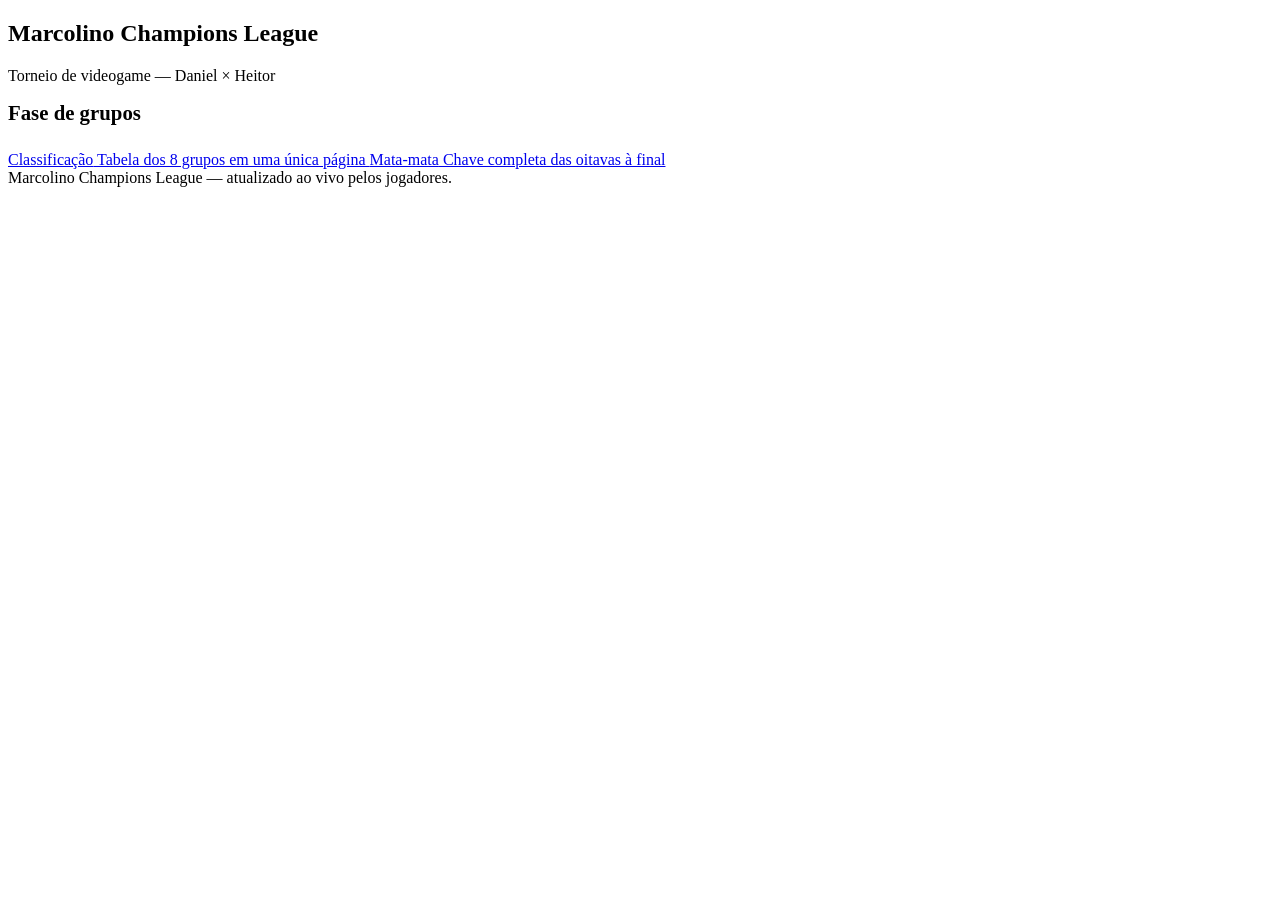
==== index.html @ fb04242c "Add files via upload" ====
<!DOCTYPE html>
<html lang="pt-BR">
<head>
<meta charset="UTF-8">
<meta name="viewport" content="width=device-width, initial-scale=1.0">
<title>Marcolino Champions League</title>
<meta name="description" content="Tabela e resultados da Marcolino Champions League — torneio de videogame entre Daniel e Heitor.">
<link rel="preconnect" href="https://fonts.googleapis.com">
<link href="https://fonts.googleapis.com/css2?family=Oswald:wght@500;600;700&family=Inter:wght@400;500;600;700&display=swap" rel="stylesheet">
<link rel="stylesheet" href="css/style.css">
</head>
<body>
<div id="nav-slot"></div>

<div class="wrap">
  <section class="hero">
    <h1>Marcolino Champions League</h1>
    <p>Torneio de videogame — Daniel &times; Heitor</p>
  </section>

  <div id="roster-slot"></div>

  <h2 class="page-title" style="margin-top:0;font-size:1.3rem;">Fase de grupos</h2>
  <div class="groups-grid" id="groups-slot"></div>

  <div class="section-links" style="margin-top:26px;">
    <a class="section-link" href="classificacao.html">
      <span class="label">Classificação</span>
      Tabela dos 8 grupos em uma única página
    </a>
    <a class="section-link" href="mata-mata.html">
      <span class="label">Mata-mata</span>
      Chave completa das oitavas à final
    </a>
  </div>
</div>

<footer class="site-footer">Marcolino Champions League — atualizado ao vivo pelos jogadores.</footer>

<script src="js/data.js"></script>
<script src="js/fixtures.js"></script>
<script src="js/logic.js"></script>
<script src="js/config.js"></script>
<script src="js/api.js"></script>
<script src="js/ui.js"></script>
<script src="js/render-index.js"></script>
</body>
</html>
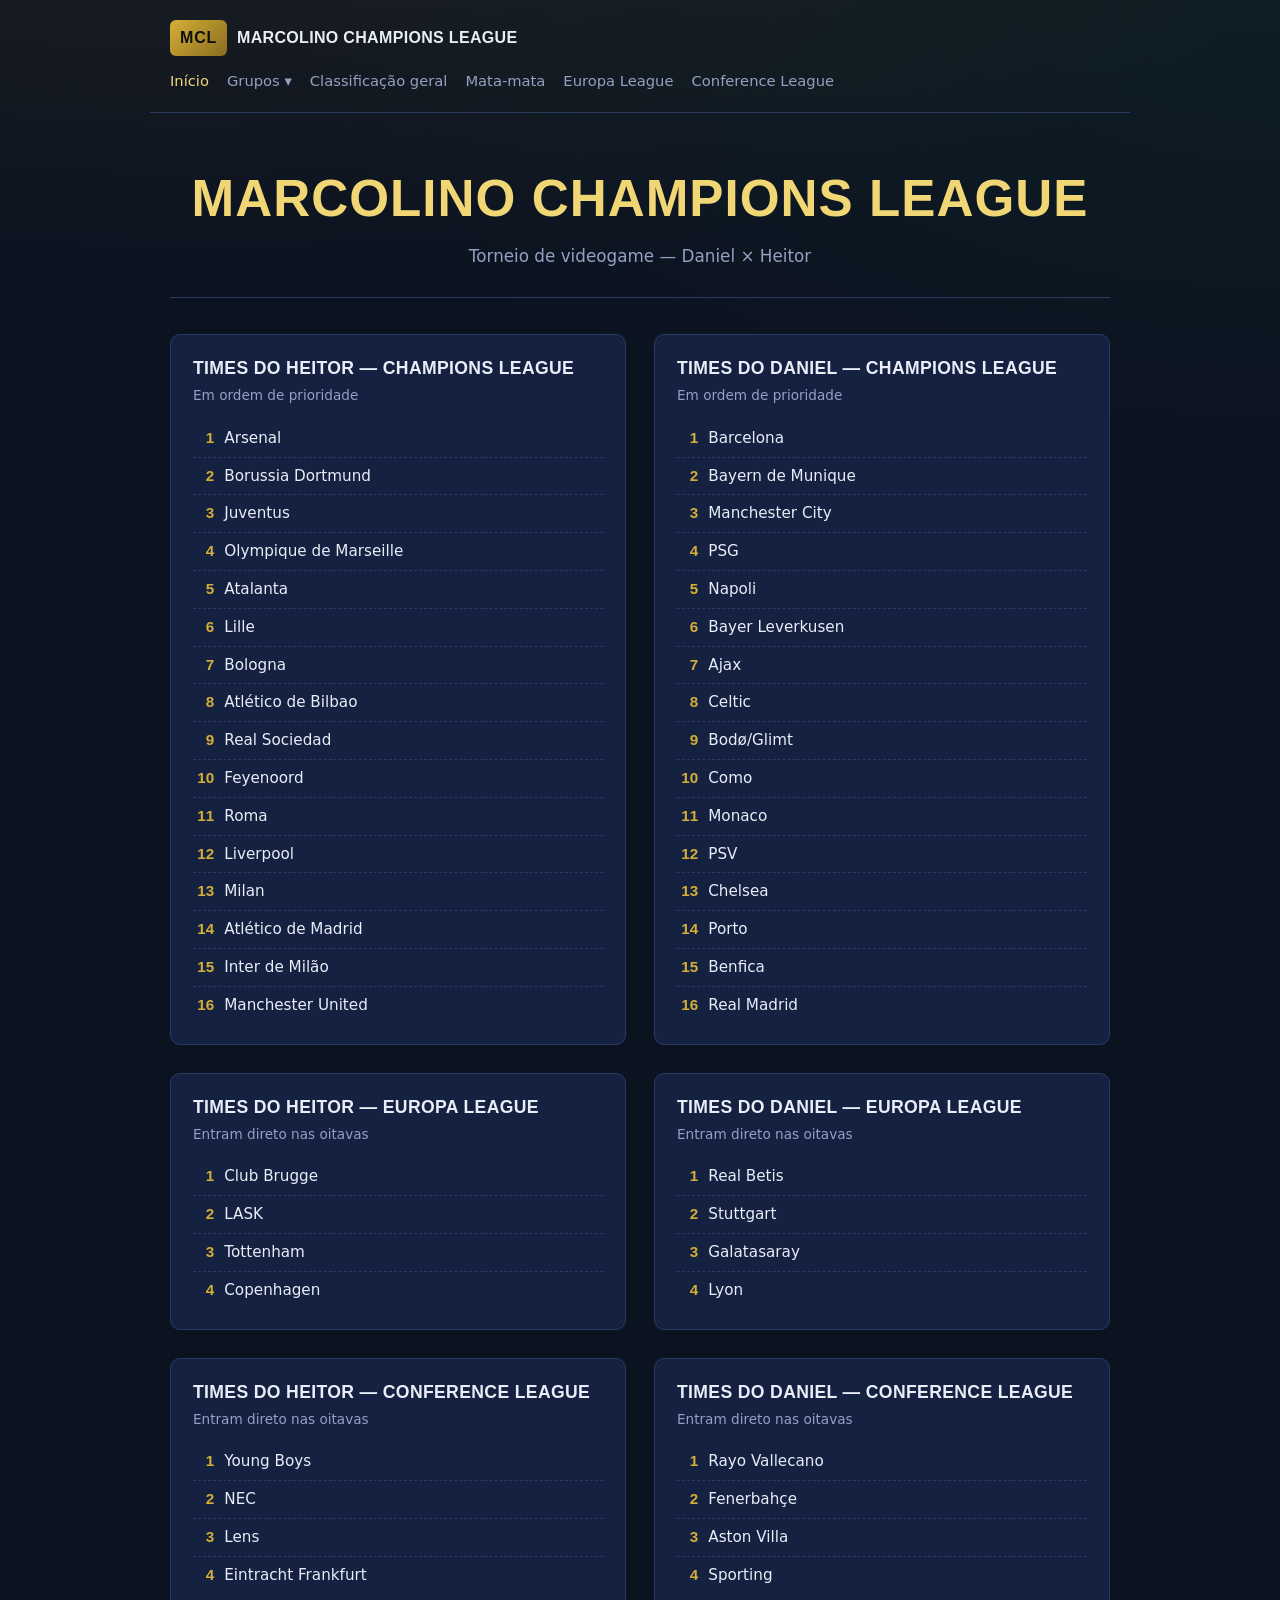
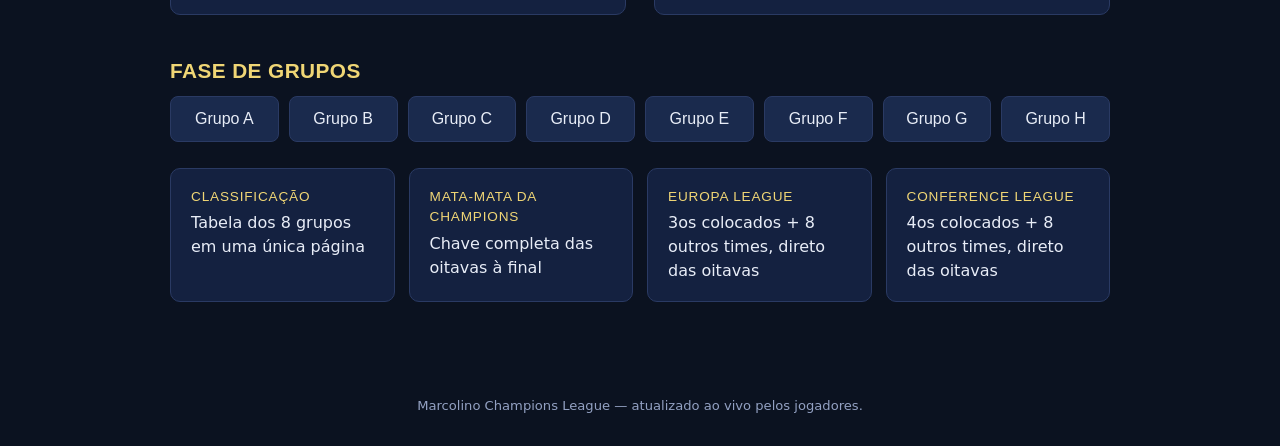
==== commit 55662b64: "Adiciona Europa League, Conference League e ajustes de desempate" ====
--- a/index.html
+++ b/index.html
@@ -29,8 +29,16 @@
       Tabela dos 8 grupos em uma única página
     </a>
     <a class="section-link" href="mata-mata.html">
-      <span class="label">Mata-mata</span>
+      <span class="label">Mata-mata da Champions</span>
       Chave completa das oitavas à final
+    </a>
+    <a class="section-link" href="europa.html">
+      <span class="label">Europa League</span>
+      3os colocados + 8 outros times, direto das oitavas
+    </a>
+    <a class="section-link" href="conference.html">
+      <span class="label">Conference League</span>
+      4os colocados + 8 outros times, direto das oitavas
     </a>
   </div>
 </div>
--- a/css/style.css
+++ b/css/style.css
@@ -0,0 +1,259 @@
+:root {
+  --bg: #0b1220;
+  --bg-alt: #101a30;
+  --surface: #142140;
+  --surface-2: #1a2a4d;
+  --line: #2a3a63;
+  --text: #e8edf7;
+  --muted: #93a1c2;
+  --gold: #d4af37;
+  --gold-soft: #f0d675;
+  --pitch: #34a853;
+  --pitch-soft: rgba(52, 168, 83, 0.16);
+  --danger: #e2685c;
+  --radius: 10px;
+}
+
+* { box-sizing: border-box; }
+
+html { scroll-behavior: smooth; }
+
+body {
+  margin: 0;
+  background:
+    radial-gradient(1200px 500px at 15% -10%, rgba(212, 175, 55, 0.10), transparent),
+    radial-gradient(1000px 500px at 100% 0%, rgba(52, 168, 83, 0.08), transparent),
+    var(--bg);
+  color: var(--text);
+  font-family: 'Inter', system-ui, -apple-system, sans-serif;
+  line-height: 1.5;
+  min-height: 100vh;
+}
+
+h1, h2, h3, .brand-name, .btn-save {
+  font-family: 'Oswald', 'Inter', sans-serif;
+  text-transform: uppercase;
+  letter-spacing: 0.02em;
+}
+
+a { color: var(--gold-soft); text-decoration: none; }
+a:hover { text-decoration: underline; }
+
+.wrap { max-width: 980px; margin: 0 auto; padding: 0 20px 64px; }
+
+/* ---------- header / nav ---------- */
+
+.site-header {
+  display: flex;
+  align-items: center;
+  justify-content: space-between;
+  flex-wrap: wrap;
+  gap: 14px;
+  padding: 20px;
+  max-width: 980px;
+  margin: 0 auto;
+  border-bottom: 1px solid var(--line);
+}
+
+.brand { display: flex; align-items: center; gap: 10px; }
+.brand-mark {
+  font-family: 'Oswald', sans-serif;
+  font-weight: 700;
+  background: linear-gradient(135deg, var(--gold), #8a6d1f);
+  color: #12100a;
+  padding: 6px 10px;
+  border-radius: 6px;
+  letter-spacing: 0.05em;
+}
+.brand-name { font-size: 1rem; font-weight: 600; color: var(--text); }
+.brand:hover { text-decoration: none; }
+
+.site-nav { display: flex; align-items: center; gap: 18px; flex-wrap: wrap; font-size: 0.92rem; }
+.site-nav a { color: var(--muted); font-weight: 500; }
+.site-nav a.is-active, .site-nav a:hover { color: var(--gold-soft); }
+
+.nav-groups { position: relative; }
+.nav-groups-label { color: var(--muted); cursor: default; font-weight: 500; }
+.nav-groups-menu {
+  position: absolute; top: 100%; left: 0;
+  display: none; grid-template-columns: repeat(4, auto); gap: 4px 14px;
+  background: var(--surface); border: 1px solid var(--line); border-radius: var(--radius);
+  padding: 12px 16px; z-index: 20; white-space: nowrap;
+}
+.nav-groups:hover .nav-groups-menu { display: grid; }
+.nav-groups-menu a { color: var(--text); font-size: 0.9rem; }
+
+/* ---------- hero / index ---------- */
+
+.hero {
+  padding: 48px 0 28px;
+  text-align: center;
+  border-bottom: 1px solid var(--line);
+  margin-bottom: 36px;
+}
+.hero h1 {
+  font-size: clamp(2rem, 5vw, 3.2rem);
+  margin: 0 0 6px;
+  color: var(--gold-soft);
+}
+.hero p { color: var(--muted); margin: 0; font-size: 1.05rem; }
+
+.roster-grid {
+  display: grid;
+  grid-template-columns: 1fr 1fr;
+  gap: 28px;
+  margin-bottom: 40px;
+}
+@media (max-width: 640px) { .roster-grid { grid-template-columns: 1fr; } }
+
+.roster-card {
+  background: var(--surface);
+  border: 1px solid var(--line);
+  border-radius: var(--radius);
+  padding: 20px 22px;
+}
+.roster-card h2 {
+  margin: 0 0 4px;
+  font-size: 1.1rem;
+  color: var(--text);
+}
+.roster-card .roster-sub { color: var(--muted); font-size: 0.85rem; margin: 0 0 14px; }
+.roster-list { list-style: none; margin: 0; padding: 0; counter-reset: roster; }
+.roster-list li {
+  counter-increment: roster;
+  display: flex; align-items: baseline; gap: 10px;
+  padding: 7px 0; border-bottom: 1px dashed var(--line);
+  font-size: 0.95rem;
+}
+.roster-list li:last-child { border-bottom: none; }
+.roster-list li::before {
+  content: counter(roster);
+  color: var(--gold);
+  font-family: 'Oswald', sans-serif;
+  font-weight: 600;
+  min-width: 1.4em;
+  text-align: right;
+}
+
+.section-links { display: grid; grid-template-columns: repeat(auto-fit, minmax(200px, 1fr)); gap: 14px; }
+.section-link {
+  display: block;
+  background: var(--surface);
+  border: 1px solid var(--line);
+  border-radius: var(--radius);
+  padding: 18px 20px;
+  color: var(--text);
+}
+.section-link:hover { border-color: var(--gold); text-decoration: none; }
+.section-link .label { display: block; font-family: 'Oswald', sans-serif; text-transform: uppercase; color: var(--gold-soft); font-size: 0.85rem; letter-spacing: 0.06em; margin-bottom: 4px; }
+
+.groups-grid { display: grid; grid-template-columns: repeat(auto-fit, minmax(90px, 1fr)); gap: 10px; margin-top: 10px; }
+.group-chip {
+  text-align: center;
+  background: var(--surface-2);
+  border: 1px solid var(--line);
+  border-radius: 8px;
+  padding: 10px;
+  font-family: 'Oswald', sans-serif;
+  color: var(--text);
+}
+.group-chip:hover { border-color: var(--gold); text-decoration: none; }
+
+/* ---------- generic page bits ---------- */
+
+.page-title { font-size: 1.8rem; margin: 30px 0 6px; color: var(--gold-soft); }
+.page-sub { color: var(--muted); margin: 0 0 24px; }
+
+.panel { background: var(--surface); border: 1px solid var(--line); border-radius: var(--radius); padding: 20px; margin-bottom: 24px; }
+.panel h3 { margin: 0 0 14px; font-size: 1.05rem; color: var(--text); }
+
+/* ---------- standings table ---------- */
+
+.standings-table { width: 100%; border-collapse: collapse; font-size: 0.92rem; }
+.standings-table th, .standings-table td { padding: 9px 8px; text-align: center; border-bottom: 1px solid var(--line); }
+.standings-table th { color: var(--muted); font-weight: 500; font-size: 0.8rem; text-transform: uppercase; letter-spacing: 0.03em; }
+.standings-table .col-team { text-align: left; }
+.standings-table .col-pts { font-weight: 700; color: var(--gold-soft); }
+.standings-table tr.is-qualified { background: var(--pitch-soft); }
+.standings-table tr.is-qualified .col-team a { color: var(--text); font-weight: 600; }
+
+/* ---------- match rows ---------- */
+
+.match-list { display: flex; flex-direction: column; gap: 8px; }
+.round-heading { margin: 22px 0 8px; font-size: 0.95rem; color: var(--gold-soft); text-transform: uppercase; letter-spacing: 0.05em; }
+.round-heading:first-child { margin-top: 0; }
+
+.match-row {
+  display: grid;
+  grid-template-columns: 1fr auto 1fr;
+  align-items: center;
+  gap: 10px;
+  background: var(--surface-2);
+  border: 1px solid var(--line);
+  border-radius: 8px;
+  padding: 10px 14px;
+  font-size: 0.92rem;
+}
+.match-row--pens { grid-template-columns: 1fr auto 1fr; opacity: 0.92; }
+.match-team { min-width: 0; }
+.match-home { text-align: right; }
+.match-away { text-align: left; }
+.match-score { display: flex; align-items: center; gap: 6px; justify-content: center; flex-wrap: wrap; }
+.match-note { grid-column: 1 / -1; text-align: center; font-size: 0.78rem; color: var(--muted); }
+
+.score-input {
+  width: 42px;
+  text-align: center;
+  background: var(--bg);
+  border: 1px solid var(--line);
+  color: var(--text);
+  border-radius: 6px;
+  padding: 5px 4px;
+  font-family: 'Oswald', sans-serif;
+  font-size: 1rem;
+}
+.score-sep { color: var(--muted); }
+.score-fixed { font-family: 'Oswald', sans-serif; font-size: 1.05rem; color: var(--gold-soft); }
+
+.btn-save {
+  background: var(--gold);
+  color: #14110a;
+  border: none;
+  border-radius: 6px;
+  padding: 5px 12px;
+  font-size: 0.78rem;
+  font-weight: 700;
+  cursor: pointer;
+}
+.btn-save:hover { background: var(--gold-soft); }
+.btn-save:disabled { opacity: 0.6; cursor: default; }
+
+.save-status { font-size: 0.75rem; color: var(--muted); min-width: 60px; }
+.save-status--ok { color: var(--pitch); }
+.save-status--error { color: var(--danger); }
+
+.tbd { color: var(--muted); font-style: italic; }
+.team-link { color: var(--text); font-weight: 500; }
+.team-link:hover { color: var(--gold-soft); }
+
+/* ---------- bracket ---------- */
+
+.bracket { display: flex; gap: 22px; overflow-x: auto; padding: 8px 0 20px; }
+.bracket-round { display: flex; flex-direction: column; justify-content: space-around; min-width: 200px; gap: 14px; }
+.bracket-round-title { text-align: center; font-family: 'Oswald', sans-serif; color: var(--gold-soft); font-size: 0.8rem; text-transform: uppercase; letter-spacing: 0.05em; margin-bottom: 4px; }
+.bracket-tie {
+  background: var(--surface-2);
+  border: 1px solid var(--line);
+  border-radius: 8px;
+  padding: 8px 10px;
+  font-size: 0.85rem;
+}
+.bracket-team { display: flex; justify-content: space-between; padding: 3px 0; }
+.bracket-team.is-winner { color: var(--gold-soft); font-weight: 700; }
+.bracket-team .agg { color: var(--muted); font-family: 'Oswald', sans-serif; }
+
+/* ---------- footer ---------- */
+
+.site-footer { text-align: center; color: var(--muted); font-size: 0.82rem; padding: 30px 20px; }
+
+.notice { background: var(--surface-2); border: 1px solid var(--line); border-left: 3px solid var(--gold); border-radius: 8px; padding: 12px 16px; font-size: 0.85rem; color: var(--muted); margin-bottom: 20px; }
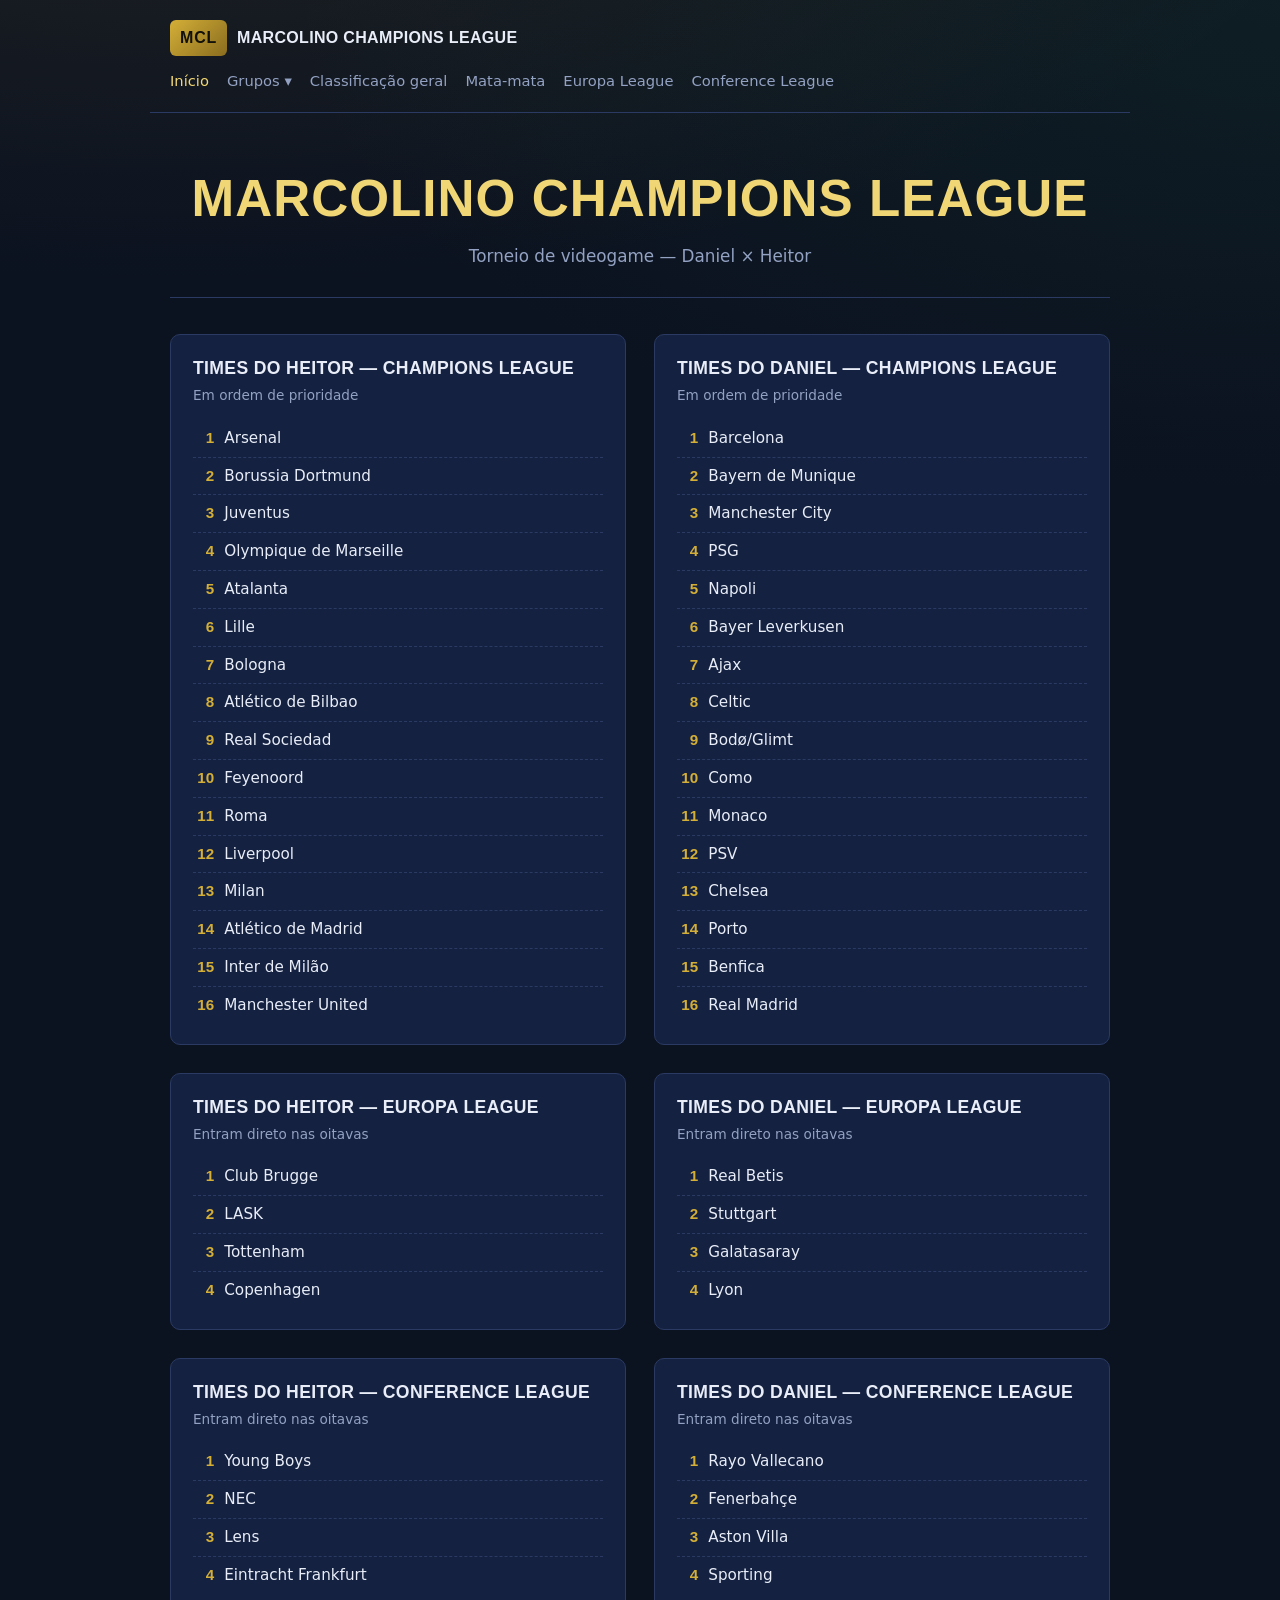
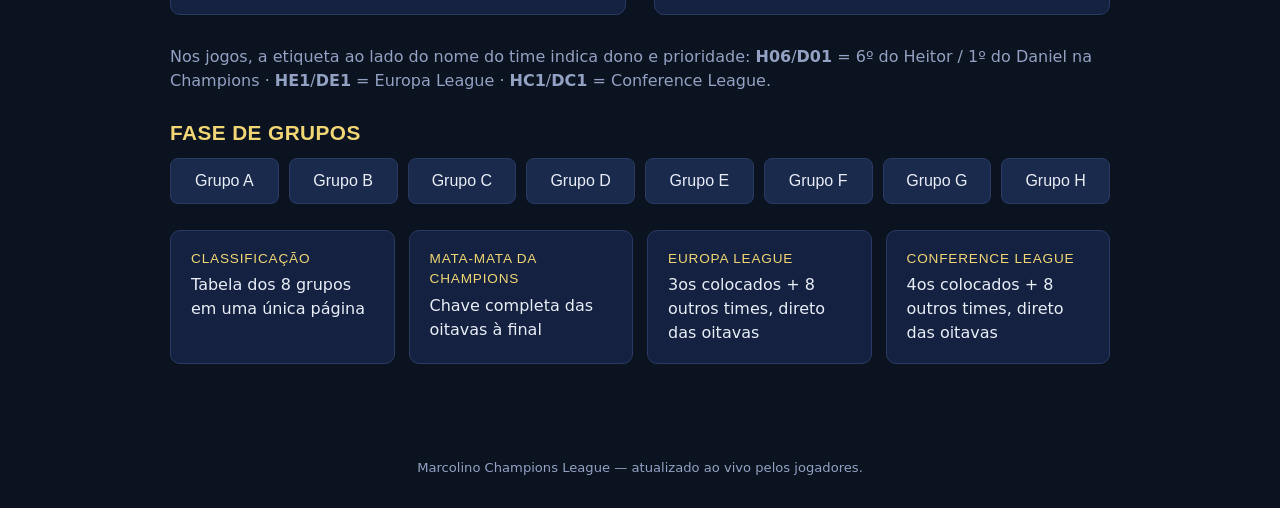
==== commit 71ff26e6: "Adiciona Europa League, Conference League e ajustes de desempate" ====
--- a/index.html
+++ b/index.html
@@ -19,6 +19,7 @@
   </section>
 
   <div id="roster-slot"></div>
+  <p class="page-sub" style="margin-top:-10px;">Nos jogos, a etiqueta ao lado do nome do time indica dono e prioridade: <strong>H06</strong>/<strong>D01</strong> = 6º do Heitor / 1º do Daniel na Champions · <strong>HE1</strong>/<strong>DE1</strong> = Europa League · <strong>HC1</strong>/<strong>DC1</strong> = Conference League.</p>
 
   <h2 class="page-title" style="margin-top:0;font-size:1.3rem;">Fase de grupos</h2>
   <div class="groups-grid" id="groups-slot"></div>
--- a/css/style.css
+++ b/css/style.css
@@ -236,6 +236,20 @@
 .team-link { color: var(--text); font-weight: 500; }
 .team-link:hover { color: var(--gold-soft); }
 
+.team-tag {
+  display: inline-block;
+  font-family: 'Oswald', sans-serif;
+  font-size: 0.68rem;
+  font-weight: 600;
+  letter-spacing: 0.02em;
+  padding: 1px 5px;
+  border-radius: 4px;
+  margin: 0 3px;
+  vertical-align: middle;
+}
+.team-tag--h { background: rgba(212, 175, 55, 0.18); color: var(--gold-soft); }
+.team-tag--d { background: rgba(52, 168, 83, 0.18); color: #7ed99a; }
+
 /* ---------- bracket ---------- */
 
 .bracket { display: flex; gap: 22px; overflow-x: auto; padding: 8px 0 20px; }
